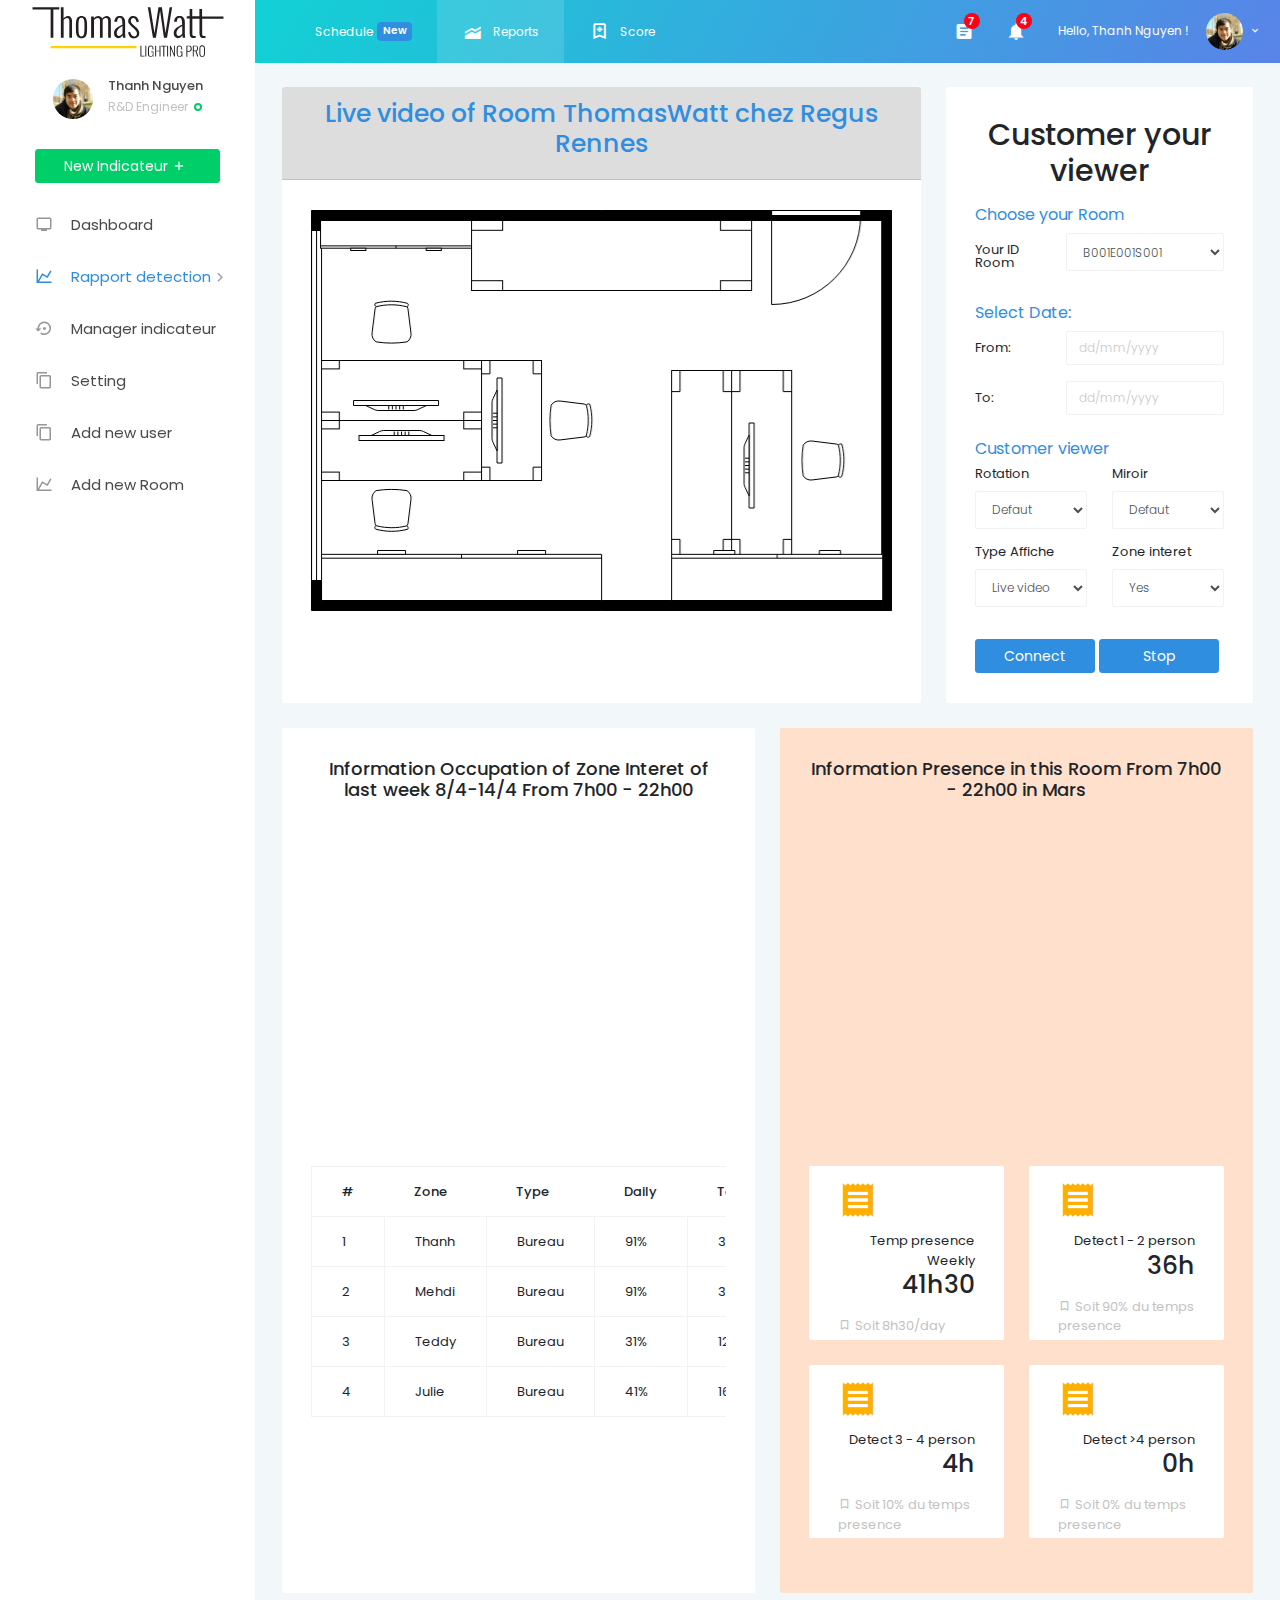
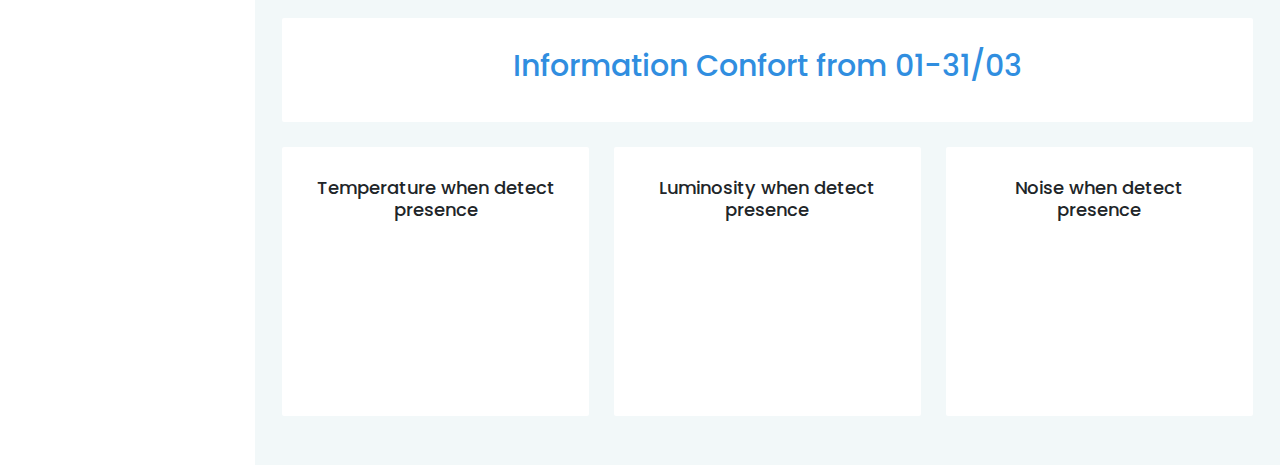
==== room.html @ 49471ee8 "first" ====
<!DOCTYPE html>
<html lang="en">

<head>
  <!-- Required meta tags -->
  <meta charset="utf-8">
  <meta name="viewport" content="width=device-width, initial-scale=1, shrink-to-fit=no">
  <title>Star Admin Free Bootstrap-4 Admin Dashboard Template</title>
  <!-- plugins:css -->
  <link rel="stylesheet" href="./vendors/iconfonts/mdi/css/materialdesignicons.min.css">
  <link rel="stylesheet" href="./vendors/css/vendor.bundle.base.css">
  <link rel="stylesheet" href="./vendors/css/vendor.bundle.addons.css">
  <!-- endinject -->
  <!-- plugin css for this page -->
  <link rel="stylesheet" href="./vendors/icheck/skins/all.css">
  <!-- End plugin css for this page -->
  <!-- inject:css -->
  <link rel="stylesheet" href="./css/style.css">
  <!-- endinject -->
  <link rel="shortcut icon" href="./images/favicon.png" />
  <style>
  .primary-color {
    color : #308EE0;
  }
  .row .no-float {
    display: table-cell;
    float: none;
  }

  .background {
    background-image: url(./images/bureau1.png);
    background-repeat: no-repeat;
    background-size: contain;
    width: 100%;
  }
  </style>
</head>

<body>
  <div class="container-scroller">
    <!-- partial:partials/_navbar.html -->
    <nav class="navbar default-layout col-lg-12 col-12 p-0 fixed-top d-flex flex-row">
      <div class="text-center navbar-brand-wrapper d-flex align-items-top justify-content-center">
        <a class="navbar-brand brand-logo" href="index.html">
          <img src="images/logo.svg" alt="logo" />
        </a>
        <a class="navbar-brand brand-logo-mini" href="index.html">
          <img src="images/logo-mini.svg" alt="logo" />
        </a>
      </div>
      <div class="navbar-menu-wrapper d-flex align-items-center">
        <ul class="navbar-nav navbar-nav-left header-links d-none d-md-flex">
          <li class="nav-item">
            <a href="#" class="nav-link">Schedule
              <span class="badge badge-primary ml-1">New</span>
            </a>
          </li>
          <li class="nav-item active">
            <a href="#" class="nav-link">
              <i class="mdi mdi-elevation-rise"></i>Reports</a>
          </li>
          <li class="nav-item">
            <a href="#" class="nav-link">
              <i class="mdi mdi-bookmark-plus-outline"></i>Score</a>
          </li>
        </ul>
        <ul class="navbar-nav navbar-nav-right">
          <li class="nav-item dropdown">
            <a class="nav-link count-indicator dropdown-toggle" id="messageDropdown" href="#" data-toggle="dropdown" aria-expanded="false">
              <i class="mdi mdi-file-document-box"></i>
              <span class="count">7</span>
            </a>
            <div class="dropdown-menu dropdown-menu-right navbar-dropdown preview-list" aria-labelledby="messageDropdown">
              <div class="dropdown-item">
                <p class="mb-0 font-weight-normal float-left">You have 7 unread mails
                </p>
                <span class="badge badge-info badge-pill float-right">View all</span>
              </div>
              <div class="dropdown-divider"></div>
              <a class="dropdown-item preview-item">
                <div class="preview-thumbnail">
                  <img src="images/faces/face4.jpg" alt="image" class="profile-pic">
                </div>
                <div class="preview-item-content flex-grow">
                  <h6 class="preview-subject ellipsis font-weight-medium text-dark">David Grey
                    <span class="float-right font-weight-light small-text">1 Minutes ago</span>
                  </h6>
                  <p class="font-weight-light small-text">
                    The meeting is cancelled
                  </p>
                </div>
              </a>
              <div class="dropdown-divider"></div>
              <a class="dropdown-item preview-item">
                <div class="preview-thumbnail">
                  <img src="images/faces/face2.jpg" alt="image" class="profile-pic">
                </div>
                <div class="preview-item-content flex-grow">
                  <h6 class="preview-subject ellipsis font-weight-medium text-dark">Tim Cook
                    <span class="float-right font-weight-light small-text">15 Minutes ago</span>
                  </h6>
                  <p class="font-weight-light small-text">
                    New product launch
                  </p>
                </div>
              </a>
              <div class="dropdown-divider"></div>
              <a class="dropdown-item preview-item">
                <div class="preview-thumbnail">
                  <img src="images/faces/face3.jpg" alt="image" class="profile-pic">
                </div>
                <div class="preview-item-content flex-grow">
                  <h6 class="preview-subject ellipsis font-weight-medium text-dark"> Johnson
                    <span class="float-right font-weight-light small-text">18 Minutes ago</span>
                  </h6>
                  <p class="font-weight-light small-text">
                    Upcoming board meeting
                  </p>
                </div>
              </a>
            </div>
          </li>
          <li class="nav-item dropdown">
            <a class="nav-link count-indicator dropdown-toggle" id="notificationDropdown" href="#" data-toggle="dropdown">
              <i class="mdi mdi-bell"></i>
              <span class="count">4</span>
            </a>
            <div class="dropdown-menu dropdown-menu-right navbar-dropdown preview-list" aria-labelledby="notificationDropdown">
              <a class="dropdown-item">
                <p class="mb-0 font-weight-normal float-left">You have 4 new notifications
                </p>
                <span class="badge badge-pill badge-warning float-right">View all</span>
              </a>
              <div class="dropdown-divider"></div>
              <a class="dropdown-item preview-item">
                <div class="preview-thumbnail">
                  <div class="preview-icon bg-success">
                    <i class="mdi mdi-alert-circle-outline mx-0"></i>
                  </div>
                </div>
                <div class="preview-item-content">
                  <h6 class="preview-subject font-weight-medium text-dark">Application Error</h6>
                  <p class="font-weight-light small-text">
                    Just now
                  </p>
                </div>
              </a>
              <div class="dropdown-divider"></div>
              <a class="dropdown-item preview-item">
                <div class="preview-thumbnail">
                  <div class="preview-icon bg-warning">
                    <i class="mdi mdi-comment-text-outline mx-0"></i>
                  </div>
                </div>
                <div class="preview-item-content">
                  <h6 class="preview-subject font-weight-medium text-dark">Settings</h6>
                  <p class="font-weight-light small-text">
                    Private message
                  </p>
                </div>
              </a>
              <div class="dropdown-divider"></div>
              <a class="dropdown-item preview-item">
                <div class="preview-thumbnail">
                  <div class="preview-icon bg-info">
                    <i class="mdi mdi-email-outline mx-0"></i>
                  </div>
                </div>
                <div class="preview-item-content">
                  <h6 class="preview-subject font-weight-medium text-dark">New user registration</h6>
                  <p class="font-weight-light small-text">
                    2 days ago
                  </p>
                </div>
              </a>
            </div>
          </li>
          <li class="nav-item dropdown d-none d-xl-inline-block">
            <a class="nav-link dropdown-toggle" id="UserDropdown" href="#" data-toggle="dropdown" aria-expanded="false">
              <span class="profile-text">Hello, Thanh Nguyen !</span>
              <img class="img-xs rounded-circle" src="images/faces/face1.jpg" alt="Profile image">
            </a>
            <div class="dropdown-menu dropdown-menu-right navbar-dropdown" aria-labelledby="UserDropdown">
              <a class="dropdown-item p-0">
                <div class="d-flex border-bottom">
                  <div class="py-3 px-4 d-flex align-items-center justify-content-center">
                    <i class="mdi mdi-bookmark-plus-outline mr-0 text-gray"></i>
                  </div>
                  <div class="py-3 px-4 d-flex align-items-center justify-content-center border-left border-right">
                    <i class="mdi mdi-account-outline mr-0 text-gray"></i>
                  </div>
                  <div class="py-3 px-4 d-flex align-items-center justify-content-center">
                    <i class="mdi mdi-alarm-check mr-0 text-gray"></i>
                  </div>
                </div>
              </a>
              <a class="dropdown-item mt-2">
                Manage Accounts
              </a>
              <a class="dropdown-item">
                Change Password
              </a>
              <a class="dropdown-item">
                Check Inbox
              </a>
              <a class="dropdown-item">
                Sign Out
              </a>
            </div>
          </li>
        </ul>
        <button class="navbar-toggler navbar-toggler-right d-lg-none align-self-center" type="button" data-toggle="offcanvas">
          <span class="mdi mdi-menu"></span>
        </button>
      </div>
    </nav>
    <!-- partial -->
    <div class="container-fluid page-body-wrapper">
      <!-- partial:partials/_sidebar.html -->
      <nav class="sidebar sidebar-offcanvas" id="sidebar">
        <ul class="nav sticky-top">
          <li class="nav-item nav-profile">
            <div class="nav-link">
              <div class="user-wrapper">
                <div class="profile-image">
                  <img src="images/faces/face1.jpg" alt="profile image">
                </div>
                <div class="text-wrapper">
                  <p class="profile-name">Thanh Nguyen</p>
                  <div>
                    <small class="designation text-muted">R&D Engineer</small>
                    <span class="status-indicator online"></span>
                  </div>
                </div>
              </div>
              <button class="btn btn-success btn-block">New Indicateur
                <i class="mdi mdi-plus"></i>
              </button>
            </div>
          </li>
          <li class="nav-item">
            <a class="nav-link" href="index.html">
              <i class="menu-icon mdi mdi-television"></i>
              <span class="menu-title">Dashboard</span>
            </a>
          </li>
          <li class="nav-item active">
            <a class="nav-link" data-toggle="collapse" href="#ui-basic" aria-expanded="false" aria-controls="ui-basic">
              <i class="menu-icon mdi mdi-chart-line"></i>
              <span class="menu-title">Rapport detection</span>
              <i class="menu-arrow"></i>
            </a>
            <div class="collapse" id="ui-basic">
              <ul class="nav flex-column sub-menu">
                <li class="nav-item">
                  <i class="menu-icon fa fa-drivers-license-o"></i>
                  <a class="nav-link">Building</a>
                </li>
                <li class="nav-item">
                  <a class="nav-link" ">Etage</a>
                </li>
                <li class="nav-item active">
                  <a class="nav-link" href="./room.html">Room</a>
                </li>
              </ul>
            </div>
          </li>
          <li class="nav-item">
            <a class="nav-link">
              <i class="menu-icon mdi mdi-backup-restore"></i>
              <span class="menu-title">Manager indicateur</span>
            </a>
          </li>
          <li class="nav-item">
            <a class="nav-link">
              <i class="menu-icon mdi mdi-content-copy"></i>
              <span class="menu-title">Setting</span>
            </a>
          </li>
          <li class="nav-item">
            <a class="nav-link">
              <i class="menu-icon mdi mdi-content-copy"></i>
              <span class="menu-title">Add new user</span>
            </a>
          </li>
          <li class="nav-item">
            <a class="nav-link">
              <i class="menu-icon mdi mdi-chart-line"></i>
              <span class="menu-title">Add new Room</span>
            </a>
          </li>
        </ul>
      </nav>
      <!-- partial -->
      <div class="main-panel">
        <div class="content-wrapper">
          <div class="row">
            <div class="col-md-8 grid-margin stretch-card">
              <div class="card shadow">
                <div class="card-header" style="background-color:#ddd">
                  <h3 class = "text-center primary-color">Live video of Room ThomasWatt chez Regus Rennes</h3>
                </div>
                <div class="card-body">
                  <div style="width:100%;">
                    <canvas class="background" id='canvas' width="570" height="400"></canvas>
                  </div>
                </div>
              </div>
            </div>
            <div class="col-md-4 grid-margin stretch-card">
              <div class="card">
                <div class="card-body">
                  <h2 class="text-center">Customer your viewer</h2>
                  <form class="form-sample">
                    <div class="row">
                      <div class="col-md-12">
                        <label class="col-form-label primary-color">Choose your Room</label>
                        <div class="form-group row">
                          <label class="col-sm-4 col-form-label">Your ID Room</label>
                          <div class="col-sm-8">
                            <select class="form-control">
                              <option>B001E001S001</option>
                            </select>
                          </div>
                        </div>
                      </div>
                      <div class="col-md-12">
                        <label class="col-form-label primary-color">Select Date:</label>
                        <div class="form-group row">
                          <label class="col-sm-4 col-form-label">From:</label>
                          <div class="col-sm-8">
                            <input type="email" class="form-control" id="exampleInputEmail1" placeholder="dd/mm/yyyy">
                          </div>
                        </div>
                        <div class="form-group row">
                          <label class="col-sm-4 col-form-label">To:</label>
                          <div class="col-sm-8">
                            <input type="email" class="form-control" id="exampleInputEmail1" placeholder="dd/mm/yyyy">
                          </div>
                        </div>
                      </div>
                      <div class="col-md-12">
                        <label class="col-form-label primary-color">Customer viewer</label>
                        <div class="form-group row">
                          <div class="col-md-6 form-group">
                            <label for="exampleInputEmail1">Rotation</label>        
                            <select class="form-control">
                              <option>Defaut</option>
                              <option>0</option>
                              <option>90</option>
                              <option>180</option>
                              <option>270</option>
                            </select>
                          </div>
                          <div class="col-md-6 form-group">
                            <label for="exampleInputEmail1">Miroir</label>        
                            <select class="form-control">
                              <option>Defaut</option>
                              <option>Vertical</option>
                              <option>Horizontal</option>
                            </select>
                          </div>
                          <div class="col-md-6 form-group">
                            <label for="exampleInputEmail1">Type Affiche</label>        
                            <select class="form-control">
                              <option>Live video</option>
                              <option>Heatmap</option>
                            </select>
                          </div>
                          <div class="col-md-6 form-group">
                            <label for="exampleInputEmail1">Zone interet</label>        
                            <select class="form-control">
                              <option>Yes</option>
                              <option>No</option>
                            </select>
                          </div>
                        </div>
                      </div>
                      <div class="col-md-12">
                        <button type="button" class="btn btn-primary btn-fw">Connect</button>
                        <button type="button" class="btn btn-primary btn-fw">Stop</button>
                      </div>
                    </div>
                  </form>
                </div>
              </div>
            </div>
          </div>
          <div class="row">
            <div class="col-lg-6 grid-margin stretch-card">
              <div class="card">
                <div class="card-body">
                  <h4 class="text-center">Information Occupation of Zone Interet of last week 8/4-14/4 From 7h00 - 22h00</h4>
                  <canvas id="lineChart1" style="height:350px"></canvas>
                  <div class=row>
                    <div class="col-lg-12 grid-margin stretch-card">
                      <div class="table-responsive">
                        <table class="table table-bordered">
                          <thead>
                            <tr>
                              <th>
                                #
                              </th>
                              <th>
                                Zone
                              </th>
                              <th>
                                Type
                              </th>
                              <th>
                                Daily
                              </th>
                              <th>
                                Temps Weekly
                              </th>
                            </tr>
                          </thead>
                          <tbody>
                            <tr>
                              <td>1</td>
                              <td>Thanh</td>
                              <td>Bureau</td>
                              <td>91%</td>
                              <td>36,5h</td>
                            </tr>
                            <tr>
                              <td>2</td>
                              <td>Mehdi</td>
                              <td>Bureau</td>
                              <td>91%</td>
                              <td>36,5h</td>
                            </tr>
                            <tr>
                              <td>3</td>
                              <td>Teddy</td>
                              <td>Bureau</td>
                              <td>31%</td>
                              <td>12,3h</td>
                            </tr>
                            <tr>
                              <td>4</td>
                              <td>Julie</td>
                              <td>Bureau</td>
                              <td>41%</td>
                              <td>16.3h</td>
                            </tr>
                          </tbody>
                        </table>
                      </div>
                    </div>
                  </div>
                </div>
              </div>
            </div>
            <div class="col-lg-6 grid-margin stretch-card">
              <div class="card" style="background-color: #ffe0cc">
                <div class="card-body">
                  <h4 class="text-center">Information Presence in this Room From 7h00 - 22h00 in Mars</h4>
                  <canvas id="lineChart2" style="height:350px"></canvas>
                  <div class=row>
                    <div class="col-sm-6 grid-margin stretch-card">
                      <div class="card card-statistics ">
                        <div class="card-body py-1">
                          <div class="clearfix">
                            <div class="float-left">
                              <i class="mdi mdi-receipt text-warning icon-lg"></i>
                            </div>
                            <div class="float-right">
                              <p class="mb-0 text-right">Temp presence Weekly</p>
                              <div class="fluid-container">
                                <h3 class="font-weight-medium text-right mb-0">41h30</h3>
                              </div>
                            </div>
                          </div>
                          <p class="text-muted mt-3 mb-0">
                            <i class="mdi mdi-bookmark-outline mr-1" aria-hidden="true"></i>Soit 8h30/day
                          </p>
                        </div>
                      </div>
                    </div>
                    <div class="col-sm-6 grid-margin stretch-card">
                      <div class="card card-statistics">
                        <div class="card-body py-1">
                          <div class="clearfix">
                            <div class="float-left">
                              <i class="mdi mdi-receipt text-warning icon-lg"></i>
                            </div>
                            <div class="float-right">
                              <p class="mb-0 text-right">Detect 1 - 2 person</p>
                              <div class="fluid-container">
                                <h3 class="font-weight-medium text-right mb-0">36h</h3>
                              </div>
                            </div>
                          </div>
                          <p class="text-muted mt-3 mb-0">
                            <i class="mdi mdi-bookmark-outline mr-1" aria-hidden="true"></i>Soit 90% du temps presence
                          </p>
                        </div>
                      </div>
                    </div>
                    <div class="col-sm-6 grid-margin stretch-card">
                      <div class="card card-statistics">
                        <div class="card-body py-1">
                          <div class="clearfix">
                            <div class="float-left">
                              <i class="mdi mdi-receipt text-warning icon-lg"></i>
                            </div>
                            <div class="float-right">
                              <p class="mb-0 text-right">Detect 3 - 4 person</p>
                              <div class="fluid-container">
                                <h3 class="font-weight-medium text-right mb-0">4h</h3>
                              </div>
                            </div>
                          </div>
                          <p class="text-muted mt-3 mb-0">
                            <i class="mdi mdi-bookmark-outline mr-1" aria-hidden="true"></i>Soit 10% du temps presence
                          </p>
                        </div>
                      </div>
                    </div>
                    <div class="col-sm-6 grid-margin stretch-card">
                      <div class="card card-statistics">
                        <div class="card-body py-1">
                          <div class="clearfix">
                            <div class="float-left">
                              <i class="mdi mdi-receipt text-warning icon-lg"></i>
                            </div>
                            <div class="float-right">
                              <p class="mb-0 text-right">Detect >4 person</p>
                              <div class="fluid-container">
                                <h3 class="font-weight-medium text-right mb-0">0h</h3>
                              </div>
                            </div>
                          </div>
                          <p class="text-muted mt-3 mb-0">
                            <i class="mdi mdi-bookmark-outline mr-1" aria-hidden="true"></i>Soit 0% du temps presence
                          </p>
                        </div>
                      </div>
                    </div>
                  </div>
                </div>
              </div>
            </div>
            <div class="col-lg-12 grid-margin stretch-card">
              <div class="card">
                <div class="card-body">
                  <h2 class="text-center primary-color">Information Confort from 01-31/03</h2>
                </div>
              </div>
            </div>
            <div class="col-lg-4 grid-margin stretch-card">
              <div class="card">
                <div class="card-body">
                  <h4 class="text-center">Temperature when detect presence</h4>
                  <canvas id="pie-chart1" style="width:200px;height:150px"></canvas>
                </div>
              </div>
            </div>
            <div class="col-lg-4 grid-margin stretch-card">
              <div class="card">
                <div class="card-body">
                  <h4 class="text-center">Luminosity when detect presence</h4>
                  <canvas id="pie-chart2" style="width:200px;height:150px"></canvas>
                </div>
              </div>
            </div>
            <div class="col-lg-4 grid-margin stretch-card">
              <div class="card">
                <div class="card-body">
                  <h4 class="text-center">Noise when detect presence</h4>
                  <canvas id="pie-chart3" style="width:200px;height:150px"></canvas>
                </div>
              </div>
            </div>
          </div>
        </div>
        <!-- content-wrapper ends -->
      </div>
      <!-- main-panel ends -->
    </div>
    <!-- page-body-wrapper ends -->
  </div>
  <!-- container-scroller -->
  <!-- plugins:js -->
  <script src="./vendors/js/vendor.bundle.base.js"></script>
  <script src="./vendors/js/vendor.bundle.addons.js"></script>
  <!-- endinject -->
  <!-- Plugin js for this page-->
  <!-- End plugin js for this page-->
  <!-- inject:js -->
  <script src="./js/off-canvas.js"></script>
  <script src="./js/misc.js"></script>
  <script src="./js/mqttws31.js"></script>
  <script src="./js/mqttconnect.js"></script>
  <script src="./js/chart.js"></script>
  <!-- endinject -->
</body>

</html>
---- vendors/css/vendor.bundle.base.css ----
/*
 * Container style
 */
.ps {
  overflow: hidden !important;
  overflow-anchor: none;
  -ms-overflow-style: none;
  touch-action: auto;
  -ms-touch-action: auto;
}

/*
 * Scrollbar rail styles
 */
.ps__rail-x {
  display: none;
  opacity: 0;
  transition: background-color .2s linear, opacity .2s linear;
  -webkit-transition: background-color .2s linear, opacity .2s linear;
  height: 15px;
  /* there must be 'bottom' or 'top' for ps__rail-x */
  bottom: 0px;
  /* please don't change 'position' */
  position: absolute;
}

.ps__rail-y {
  display: none;
  opacity: 0;
  transition: background-color .2s linear, opacity .2s linear;
  -webkit-transition: background-color .2s linear, opacity .2s linear;
  width: 15px;
  /* there must be 'right' or 'left' for ps__rail-y */
  right: 0;
  /* please don't change 'position' */
  position: absolute;
}

.ps--active-x > .ps__rail-x,
.ps--active-y > .ps__rail-y {
  display: block;
  background-color: transparent;
}

.ps:hover > .ps__rail-x,
.ps:hover > .ps__rail-y,
.ps--focus > .ps__rail-x,
.ps--focus > .ps__rail-y,
.ps--scrolling-x > .ps__rail-x,
.ps--scrolling-y > .ps__rail-y {
  opacity: 0.6;
}

.ps__rail-x:hover,
.ps__rail-y:hover,
.ps__rail-x:focus,
.ps__rail-y:focus {
  background-color: #eee;
  opacity: 0.9;
}

/*
 * Scrollbar thumb styles
 */
.ps__thumb-x {
  background-color: #aaa;
  border-radius: 6px;
  transition: background-color .2s linear, height .2s ease-in-out;
  -webkit-transition: background-color .2s linear, height .2s ease-in-out;
  height: 6px;
  /* there must be 'bottom' for ps__thumb-x */
  bottom: 2px;
  /* please don't change 'position' */
  position: absolute;
}

.ps__thumb-y {
  background-color: #aaa;
  border-radius: 6px;
  transition: background-color .2s linear, width .2s ease-in-out;
  -webkit-transition: background-color .2s linear, width .2s ease-in-out;
  width: 6px;
  /* there must be 'right' for ps__thumb-y */
  right: 2px;
  /* please don't change 'position' */
  position: absolute;
}

.ps__rail-x:hover > .ps__thumb-x,
.ps__rail-x:focus > .ps__thumb-x {
  background-color: #999;
  height: 11px;
}

.ps__rail-y:hover > .ps__thumb-y,
.ps__rail-y:focus > .ps__thumb-y {
  background-color: #999;
  width: 11px;
}

/* MS supports */
@supports (-ms-overflow-style: none) {
  .ps {
    overflow: auto !important;
  }
}

@media screen and (-ms-high-contrast: active), (-ms-high-contrast: none) {
  .ps {
    overflow: auto !important;
  }
}
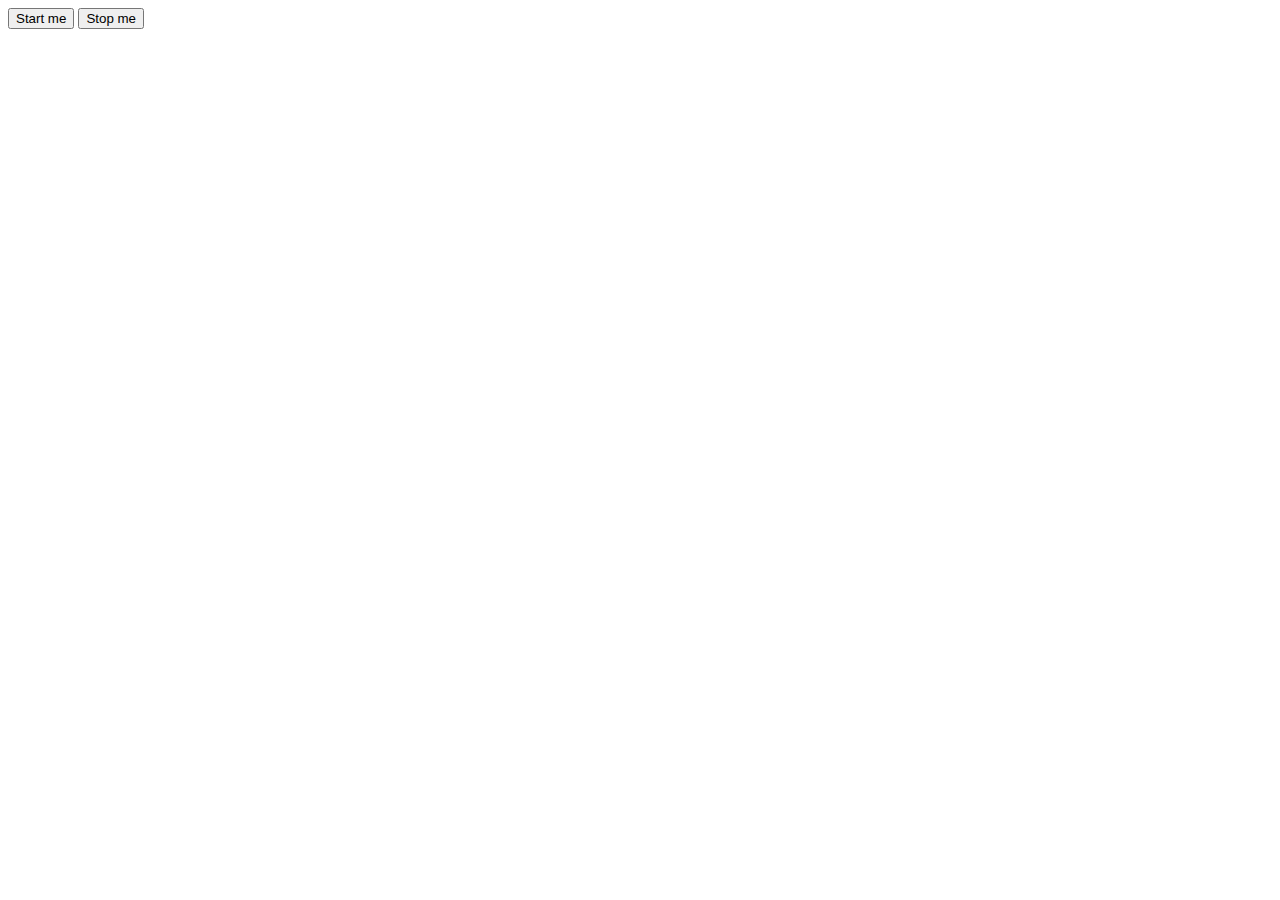
==== commit ca4ac306: "Add viewer 32x32" ====
--- a/room.html
+++ b/room.html
@@ -6,595 +6,17 @@
   <meta charset="utf-8">
   <meta name="viewport" content="width=device-width, initial-scale=1, shrink-to-fit=no">
   <title>Star Admin Free Bootstrap-4 Admin Dashboard Template</title>
-  <!-- plugins:css -->
-  <link rel="stylesheet" href="./vendors/iconfonts/mdi/css/materialdesignicons.min.css">
-  <link rel="stylesheet" href="./vendors/css/vendor.bundle.base.css">
-  <link rel="stylesheet" href="./vendors/css/vendor.bundle.addons.css">
-  <!-- endinject -->
-  <!-- plugin css for this page -->
-  <link rel="stylesheet" href="./vendors/icheck/skins/all.css">
-  <!-- End plugin css for this page -->
-  <!-- inject:css -->
-  <link rel="stylesheet" href="./css/style.css">
-  <!-- endinject -->
-  <link rel="shortcut icon" href="./images/favicon.png" />
-  <style>
-  .primary-color {
-    color : #308EE0;
-  }
-  .row .no-float {
-    display: table-cell;
-    float: none;
-  }
 
-  .background {
-    background-image: url(./images/bureau1.png);
-    background-repeat: no-repeat;
-    background-size: contain;
-    width: 100%;
-  }
-  </style>
+  <script type="text/javascript" src="http://ajax.googleapis.com/ajax/libs/jquery/1.6.2/jquery.min.js"></script>
+  <script src="./js/mqttws31.js"></script>
+  <script src="./js/mqttconnect.js"></script>
+
 </head>
 
 <body>
-  <div class="container-scroller">
-    <!-- partial:partials/_navbar.html -->
-    <nav class="navbar default-layout col-lg-12 col-12 p-0 fixed-top d-flex flex-row">
-      <div class="text-center navbar-brand-wrapper d-flex align-items-top justify-content-center">
-        <a class="navbar-brand brand-logo" href="index.html">
-          <img src="images/logo.svg" alt="logo" />
-        </a>
-        <a class="navbar-brand brand-logo-mini" href="index.html">
-          <img src="images/logo-mini.svg" alt="logo" />
-        </a>
-      </div>
-      <div class="navbar-menu-wrapper d-flex align-items-center">
-        <ul class="navbar-nav navbar-nav-left header-links d-none d-md-flex">
-          <li class="nav-item">
-            <a href="#" class="nav-link">Schedule
-              <span class="badge badge-primary ml-1">New</span>
-            </a>
-          </li>
-          <li class="nav-item active">
-            <a href="#" class="nav-link">
-              <i class="mdi mdi-elevation-rise"></i>Reports</a>
-          </li>
-          <li class="nav-item">
-            <a href="#" class="nav-link">
-              <i class="mdi mdi-bookmark-plus-outline"></i>Score</a>
-          </li>
-        </ul>
-        <ul class="navbar-nav navbar-nav-right">
-          <li class="nav-item dropdown">
-            <a class="nav-link count-indicator dropdown-toggle" id="messageDropdown" href="#" data-toggle="dropdown" aria-expanded="false">
-              <i class="mdi mdi-file-document-box"></i>
-              <span class="count">7</span>
-            </a>
-            <div class="dropdown-menu dropdown-menu-right navbar-dropdown preview-list" aria-labelledby="messageDropdown">
-              <div class="dropdown-item">
-                <p class="mb-0 font-weight-normal float-left">You have 7 unread mails
-                </p>
-                <span class="badge badge-info badge-pill float-right">View all</span>
-              </div>
-              <div class="dropdown-divider"></div>
-              <a class="dropdown-item preview-item">
-                <div class="preview-thumbnail">
-                  <img src="images/faces/face4.jpg" alt="image" class="profile-pic">
-                </div>
-                <div class="preview-item-content flex-grow">
-                  <h6 class="preview-subject ellipsis font-weight-medium text-dark">David Grey
-                    <span class="float-right font-weight-light small-text">1 Minutes ago</span>
-                  </h6>
-                  <p class="font-weight-light small-text">
-                    The meeting is cancelled
-                  </p>
-                </div>
-              </a>
-              <div class="dropdown-divider"></div>
-              <a class="dropdown-item preview-item">
-                <div class="preview-thumbnail">
-                  <img src="images/faces/face2.jpg" alt="image" class="profile-pic">
-                </div>
-                <div class="preview-item-content flex-grow">
-                  <h6 class="preview-subject ellipsis font-weight-medium text-dark">Tim Cook
-                    <span class="float-right font-weight-light small-text">15 Minutes ago</span>
-                  </h6>
-                  <p class="font-weight-light small-text">
-                    New product launch
-                  </p>
-                </div>
-              </a>
-              <div class="dropdown-divider"></div>
-              <a class="dropdown-item preview-item">
-                <div class="preview-thumbnail">
-                  <img src="images/faces/face3.jpg" alt="image" class="profile-pic">
-                </div>
-                <div class="preview-item-content flex-grow">
-                  <h6 class="preview-subject ellipsis font-weight-medium text-dark"> Johnson
-                    <span class="float-right font-weight-light small-text">18 Minutes ago</span>
-                  </h6>
-                  <p class="font-weight-light small-text">
-                    Upcoming board meeting
-                  </p>
-                </div>
-              </a>
-            </div>
-          </li>
-          <li class="nav-item dropdown">
-            <a class="nav-link count-indicator dropdown-toggle" id="notificationDropdown" href="#" data-toggle="dropdown">
-              <i class="mdi mdi-bell"></i>
-              <span class="count">4</span>
-            </a>
-            <div class="dropdown-menu dropdown-menu-right navbar-dropdown preview-list" aria-labelledby="notificationDropdown">
-              <a class="dropdown-item">
-                <p class="mb-0 font-weight-normal float-left">You have 4 new notifications
-                </p>
-                <span class="badge badge-pill badge-warning float-right">View all</span>
-              </a>
-              <div class="dropdown-divider"></div>
-              <a class="dropdown-item preview-item">
-                <div class="preview-thumbnail">
-                  <div class="preview-icon bg-success">
-                    <i class="mdi mdi-alert-circle-outline mx-0"></i>
-                  </div>
-                </div>
-                <div class="preview-item-content">
-                  <h6 class="preview-subject font-weight-medium text-dark">Application Error</h6>
-                  <p class="font-weight-light small-text">
-                    Just now
-                  </p>
-                </div>
-              </a>
-              <div class="dropdown-divider"></div>
-              <a class="dropdown-item preview-item">
-                <div class="preview-thumbnail">
-                  <div class="preview-icon bg-warning">
-                    <i class="mdi mdi-comment-text-outline mx-0"></i>
-                  </div>
-                </div>
-                <div class="preview-item-content">
-                  <h6 class="preview-subject font-weight-medium text-dark">Settings</h6>
-                  <p class="font-weight-light small-text">
-                    Private message
-                  </p>
-                </div>
-              </a>
-              <div class="dropdown-divider"></div>
-              <a class="dropdown-item preview-item">
-                <div class="preview-thumbnail">
-                  <div class="preview-icon bg-info">
-                    <i class="mdi mdi-email-outline mx-0"></i>
-                  </div>
-                </div>
-                <div class="preview-item-content">
-                  <h6 class="preview-subject font-weight-medium text-dark">New user registration</h6>
-                  <p class="font-weight-light small-text">
-                    2 days ago
-                  </p>
-                </div>
-              </a>
-            </div>
-          </li>
-          <li class="nav-item dropdown d-none d-xl-inline-block">
-            <a class="nav-link dropdown-toggle" id="UserDropdown" href="#" data-toggle="dropdown" aria-expanded="false">
-              <span class="profile-text">Hello, Thanh Nguyen !</span>
-              <img class="img-xs rounded-circle" src="images/faces/face1.jpg" alt="Profile image">
-            </a>
-            <div class="dropdown-menu dropdown-menu-right navbar-dropdown" aria-labelledby="UserDropdown">
-              <a class="dropdown-item p-0">
-                <div class="d-flex border-bottom">
-                  <div class="py-3 px-4 d-flex align-items-center justify-content-center">
-                    <i class="mdi mdi-bookmark-plus-outline mr-0 text-gray"></i>
-                  </div>
-                  <div class="py-3 px-4 d-flex align-items-center justify-content-center border-left border-right">
-                    <i class="mdi mdi-account-outline mr-0 text-gray"></i>
-                  </div>
-                  <div class="py-3 px-4 d-flex align-items-center justify-content-center">
-                    <i class="mdi mdi-alarm-check mr-0 text-gray"></i>
-                  </div>
-                </div>
-              </a>
-              <a class="dropdown-item mt-2">
-                Manage Accounts
-              </a>
-              <a class="dropdown-item">
-                Change Password
-              </a>
-              <a class="dropdown-item">
-                Check Inbox
-              </a>
-              <a class="dropdown-item">
-                Sign Out
-              </a>
-            </div>
-          </li>
-        </ul>
-        <button class="navbar-toggler navbar-toggler-right d-lg-none align-self-center" type="button" data-toggle="offcanvas">
-          <span class="mdi mdi-menu"></span>
-        </button>
-      </div>
-    </nav>
-    <!-- partial -->
-    <div class="container-fluid page-body-wrapper">
-      <!-- partial:partials/_sidebar.html -->
-      <nav class="sidebar sidebar-offcanvas" id="sidebar">
-        <ul class="nav sticky-top">
-          <li class="nav-item nav-profile">
-            <div class="nav-link">
-              <div class="user-wrapper">
-                <div class="profile-image">
-                  <img src="images/faces/face1.jpg" alt="profile image">
-                </div>
-                <div class="text-wrapper">
-                  <p class="profile-name">Thanh Nguyen</p>
-                  <div>
-                    <small class="designation text-muted">R&D Engineer</small>
-                    <span class="status-indicator online"></span>
-                  </div>
-                </div>
-              </div>
-              <button class="btn btn-success btn-block">New Indicateur
-                <i class="mdi mdi-plus"></i>
-              </button>
-            </div>
-          </li>
-          <li class="nav-item">
-            <a class="nav-link" href="index.html">
-              <i class="menu-icon mdi mdi-television"></i>
-              <span class="menu-title">Dashboard</span>
-            </a>
-          </li>
-          <li class="nav-item active">
-            <a class="nav-link" data-toggle="collapse" href="#ui-basic" aria-expanded="false" aria-controls="ui-basic">
-              <i class="menu-icon mdi mdi-chart-line"></i>
-              <span class="menu-title">Rapport detection</span>
-              <i class="menu-arrow"></i>
-            </a>
-            <div class="collapse" id="ui-basic">
-              <ul class="nav flex-column sub-menu">
-                <li class="nav-item">
-                  <i class="menu-icon fa fa-drivers-license-o"></i>
-                  <a class="nav-link">Building</a>
-                </li>
-                <li class="nav-item">
-                  <a class="nav-link" ">Etage</a>
-                </li>
-                <li class="nav-item active">
-                  <a class="nav-link" href="./room.html">Room</a>
-                </li>
-              </ul>
-            </div>
-          </li>
-          <li class="nav-item">
-            <a class="nav-link">
-              <i class="menu-icon mdi mdi-backup-restore"></i>
-              <span class="menu-title">Manager indicateur</span>
-            </a>
-          </li>
-          <li class="nav-item">
-            <a class="nav-link">
-              <i class="menu-icon mdi mdi-content-copy"></i>
-              <span class="menu-title">Setting</span>
-            </a>
-          </li>
-          <li class="nav-item">
-            <a class="nav-link">
-              <i class="menu-icon mdi mdi-content-copy"></i>
-              <span class="menu-title">Add new user</span>
-            </a>
-          </li>
-          <li class="nav-item">
-            <a class="nav-link">
-              <i class="menu-icon mdi mdi-chart-line"></i>
-              <span class="menu-title">Add new Room</span>
-            </a>
-          </li>
-        </ul>
-      </nav>
-      <!-- partial -->
-      <div class="main-panel">
-        <div class="content-wrapper">
-          <div class="row">
-            <div class="col-md-8 grid-margin stretch-card">
-              <div class="card shadow">
-                <div class="card-header" style="background-color:#ddd">
-                  <h3 class = "text-center primary-color">Live video of Room ThomasWatt chez Regus Rennes</h3>
-                </div>
-                <div class="card-body">
-                  <div style="width:100%;">
-                    <canvas class="background" id='canvas' width="570" height="400"></canvas>
-                  </div>
-                </div>
-              </div>
-            </div>
-            <div class="col-md-4 grid-margin stretch-card">
-              <div class="card">
-                <div class="card-body">
-                  <h2 class="text-center">Customer your viewer</h2>
-                  <form class="form-sample">
-                    <div class="row">
-                      <div class="col-md-12">
-                        <label class="col-form-label primary-color">Choose your Room</label>
-                        <div class="form-group row">
-                          <label class="col-sm-4 col-form-label">Your ID Room</label>
-                          <div class="col-sm-8">
-                            <select class="form-control">
-                              <option>B001E001S001</option>
-                            </select>
-                          </div>
-                        </div>
-                      </div>
-                      <div class="col-md-12">
-                        <label class="col-form-label primary-color">Select Date:</label>
-                        <div class="form-group row">
-                          <label class="col-sm-4 col-form-label">From:</label>
-                          <div class="col-sm-8">
-                            <input type="email" class="form-control" id="exampleInputEmail1" placeholder="dd/mm/yyyy">
-                          </div>
-                        </div>
-                        <div class="form-group row">
-                          <label class="col-sm-4 col-form-label">To:</label>
-                          <div class="col-sm-8">
-                            <input type="email" class="form-control" id="exampleInputEmail1" placeholder="dd/mm/yyyy">
-                          </div>
-                        </div>
-                      </div>
-                      <div class="col-md-12">
-                        <label class="col-form-label primary-color">Customer viewer</label>
-                        <div class="form-group row">
-                          <div class="col-md-6 form-group">
-                            <label for="exampleInputEmail1">Rotation</label>        
-                            <select class="form-control">
-                              <option>Defaut</option>
-                              <option>0</option>
-                              <option>90</option>
-                              <option>180</option>
-                              <option>270</option>
-                            </select>
-                          </div>
-                          <div class="col-md-6 form-group">
-                            <label for="exampleInputEmail1">Miroir</label>        
-                            <select class="form-control">
-                              <option>Defaut</option>
-                              <option>Vertical</option>
-                              <option>Horizontal</option>
-                            </select>
-                          </div>
-                          <div class="col-md-6 form-group">
-                            <label for="exampleInputEmail1">Type Affiche</label>        
-                            <select class="form-control">
-                              <option>Live video</option>
-                              <option>Heatmap</option>
-                            </select>
-                          </div>
-                          <div class="col-md-6 form-group">
-                            <label for="exampleInputEmail1">Zone interet</label>        
-                            <select class="form-control">
-                              <option>Yes</option>
-                              <option>No</option>
-                            </select>
-                          </div>
-                        </div>
-                      </div>
-                      <div class="col-md-12">
-                        <button type="button" class="btn btn-primary btn-fw">Connect</button>
-                        <button type="button" class="btn btn-primary btn-fw">Stop</button>
-                      </div>
-                    </div>
-                  </form>
-                </div>
-              </div>
-            </div>
-          </div>
-          <div class="row">
-            <div class="col-lg-6 grid-margin stretch-card">
-              <div class="card">
-                <div class="card-body">
-                  <h4 class="text-center">Information Occupation of Zone Interet of last week 8/4-14/4 From 7h00 - 22h00</h4>
-                  <canvas id="lineChart1" style="height:350px"></canvas>
-                  <div class=row>
-                    <div class="col-lg-12 grid-margin stretch-card">
-                      <div class="table-responsive">
-                        <table class="table table-bordered">
-                          <thead>
-                            <tr>
-                              <th>
-                                #
-                              </th>
-                              <th>
-                                Zone
-                              </th>
-                              <th>
-                                Type
-                              </th>
-                              <th>
-                                Daily
-                              </th>
-                              <th>
-                                Temps Weekly
-                              </th>
-                            </tr>
-                          </thead>
-                          <tbody>
-                            <tr>
-                              <td>1</td>
-                              <td>Thanh</td>
-                              <td>Bureau</td>
-                              <td>91%</td>
-                              <td>36,5h</td>
-                            </tr>
-                            <tr>
-                              <td>2</td>
-                              <td>Mehdi</td>
-                              <td>Bureau</td>
-                              <td>91%</td>
-                              <td>36,5h</td>
-                            </tr>
-                            <tr>
-                              <td>3</td>
-                              <td>Teddy</td>
-                              <td>Bureau</td>
-                              <td>31%</td>
-                              <td>12,3h</td>
-                            </tr>
-                            <tr>
-                              <td>4</td>
-                              <td>Julie</td>
-                              <td>Bureau</td>
-                              <td>41%</td>
-                              <td>16.3h</td>
-                            </tr>
-                          </tbody>
-                        </table>
-                      </div>
-                    </div>
-                  </div>
-                </div>
-              </div>
-            </div>
-            <div class="col-lg-6 grid-margin stretch-card">
-              <div class="card" style="background-color: #ffe0cc">
-                <div class="card-body">
-                  <h4 class="text-center">Information Presence in this Room From 7h00 - 22h00 in Mars</h4>
-                  <canvas id="lineChart2" style="height:350px"></canvas>
-                  <div class=row>
-                    <div class="col-sm-6 grid-margin stretch-card">
-                      <div class="card card-statistics ">
-                        <div class="card-body py-1">
-                          <div class="clearfix">
-                            <div class="float-left">
-                              <i class="mdi mdi-receipt text-warning icon-lg"></i>
-                            </div>
-                            <div class="float-right">
-                              <p class="mb-0 text-right">Temp presence Weekly</p>
-                              <div class="fluid-container">
-                                <h3 class="font-weight-medium text-right mb-0">41h30</h3>
-                              </div>
-                            </div>
-                          </div>
-                          <p class="text-muted mt-3 mb-0">
-                            <i class="mdi mdi-bookmark-outline mr-1" aria-hidden="true"></i>Soit 8h30/day
-                          </p>
-                        </div>
-                      </div>
-                    </div>
-                    <div class="col-sm-6 grid-margin stretch-card">
-                      <div class="card card-statistics">
-                        <div class="card-body py-1">
-                          <div class="clearfix">
-                            <div class="float-left">
-                              <i class="mdi mdi-receipt text-warning icon-lg"></i>
-                            </div>
-                            <div class="float-right">
-                              <p class="mb-0 text-right">Detect 1 - 2 person</p>
-                              <div class="fluid-container">
-                                <h3 class="font-weight-medium text-right mb-0">36h</h3>
-                              </div>
-                            </div>
-                          </div>
-                          <p class="text-muted mt-3 mb-0">
-                            <i class="mdi mdi-bookmark-outline mr-1" aria-hidden="true"></i>Soit 90% du temps presence
-                          </p>
-                        </div>
-                      </div>
-                    </div>
-                    <div class="col-sm-6 grid-margin stretch-card">
-                      <div class="card card-statistics">
-                        <div class="card-body py-1">
-                          <div class="clearfix">
-                            <div class="float-left">
-                              <i class="mdi mdi-receipt text-warning icon-lg"></i>
-                            </div>
-                            <div class="float-right">
-                              <p class="mb-0 text-right">Detect 3 - 4 person</p>
-                              <div class="fluid-container">
-                                <h3 class="font-weight-medium text-right mb-0">4h</h3>
-                              </div>
-                            </div>
-                          </div>
-                          <p class="text-muted mt-3 mb-0">
-                            <i class="mdi mdi-bookmark-outline mr-1" aria-hidden="true"></i>Soit 10% du temps presence
-                          </p>
-                        </div>
-                      </div>
-                    </div>
-                    <div class="col-sm-6 grid-margin stretch-card">
-                      <div class="card card-statistics">
-                        <div class="card-body py-1">
-                          <div class="clearfix">
-                            <div class="float-left">
-                              <i class="mdi mdi-receipt text-warning icon-lg"></i>
-                            </div>
-                            <div class="float-right">
-                              <p class="mb-0 text-right">Detect >4 person</p>
-                              <div class="fluid-container">
-                                <h3 class="font-weight-medium text-right mb-0">0h</h3>
-                              </div>
-                            </div>
-                          </div>
-                          <p class="text-muted mt-3 mb-0">
-                            <i class="mdi mdi-bookmark-outline mr-1" aria-hidden="true"></i>Soit 0% du temps presence
-                          </p>
-                        </div>
-                      </div>
-                    </div>
-                  </div>
-                </div>
-              </div>
-            </div>
-            <div class="col-lg-12 grid-margin stretch-card">
-              <div class="card">
-                <div class="card-body">
-                  <h2 class="text-center primary-color">Information Confort from 01-31/03</h2>
-                </div>
-              </div>
-            </div>
-            <div class="col-lg-4 grid-margin stretch-card">
-              <div class="card">
-                <div class="card-body">
-                  <h4 class="text-center">Temperature when detect presence</h4>
-                  <canvas id="pie-chart1" style="width:200px;height:150px"></canvas>
-                </div>
-              </div>
-            </div>
-            <div class="col-lg-4 grid-margin stretch-card">
-              <div class="card">
-                <div class="card-body">
-                  <h4 class="text-center">Luminosity when detect presence</h4>
-                  <canvas id="pie-chart2" style="width:200px;height:150px"></canvas>
-                </div>
-              </div>
-            </div>
-            <div class="col-lg-4 grid-margin stretch-card">
-              <div class="card">
-                <div class="card-body">
-                  <h4 class="text-center">Noise when detect presence</h4>
-                  <canvas id="pie-chart3" style="width:200px;height:150px"></canvas>
-                </div>
-              </div>
-            </div>
-          </div>
-        </div>
-        <!-- content-wrapper ends -->
-      </div>
-      <!-- main-panel ends -->
-    </div>
-    <!-- page-body-wrapper ends -->
-  </div>
-  <!-- container-scroller -->
-  <!-- plugins:js -->
-  <script src="./vendors/js/vendor.bundle.base.js"></script>
-  <script src="./vendors/js/vendor.bundle.addons.js"></script>
-  <!-- endinject -->
-  <!-- Plugin js for this page-->
-  <!-- End plugin js for this page-->
-  <!-- inject:js -->
-  <script src="./js/off-canvas.js"></script>
-  <script src="./js/misc.js"></script>
-  <script src="./js/mqttws31.js"></script>
-  <script src="./js/mqttconnect.js"></script>
-  <script src="./js/chart.js"></script>
-  <!-- endinject -->
+	<button onclick="button_connect()"> Start me</button>
+	<button onclick="button_stop()"> Stop me</button>
+	<div id="text"></div>
 </body>
 
 </html>